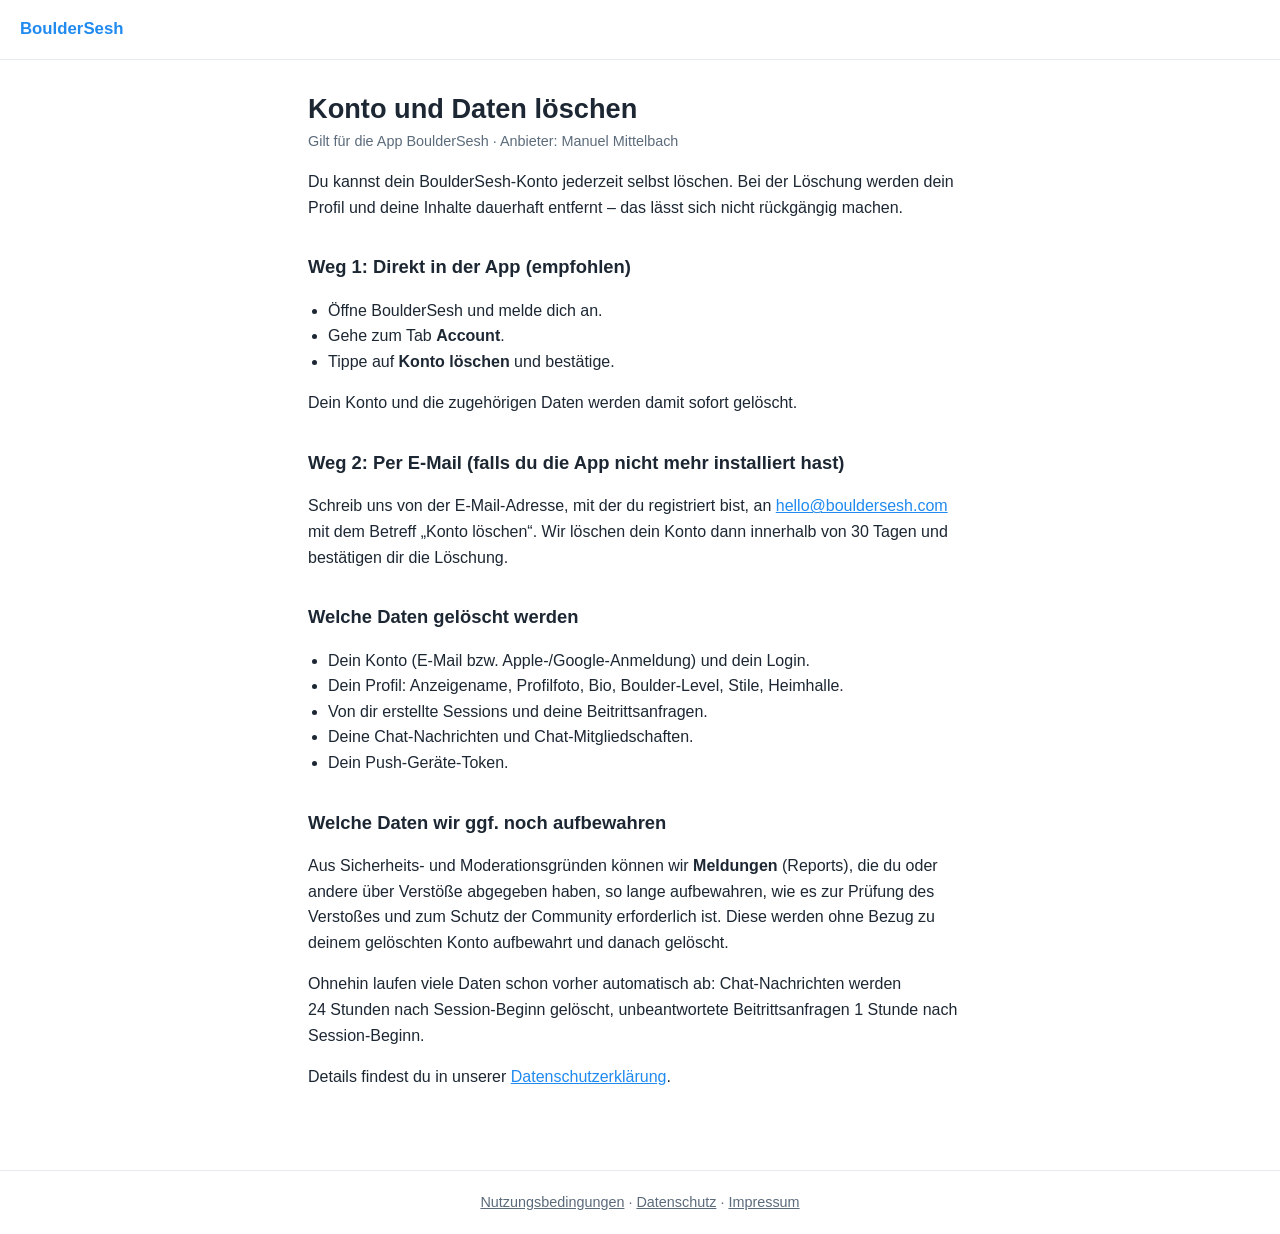
==== delete-account.html @ 81528d7c "feat: Konto-Löschen-Seite für Play Data Safety" ====
<!doctype html>
<html lang="de">
<head>
  <meta charset="utf-8">
  <meta name="viewport" content="width=device-width, initial-scale=1">
  <title>Konto löschen – BoulderSesh</title>
  <link rel="stylesheet" href="style.css">
</head>
<body>
  <header class="site"><a href="/">BoulderSesh</a></header>
  <main>
    <h1>Konto und Daten löschen</h1>
    <p class="updated">Gilt für die App BoulderSesh · Anbieter: Manuel Mittelbach</p>

    <p>Du kannst dein BoulderSesh-Konto jederzeit selbst löschen. Bei der Löschung
    werden dein Profil und deine Inhalte dauerhaft entfernt – das lässt sich nicht
    rückgängig machen.</p>

    <h2>Weg 1: Direkt in der App (empfohlen)</h2>
    <ul>
      <li>Öffne BoulderSesh und melde dich an.</li>
      <li>Gehe zum Tab <strong>Account</strong>.</li>
      <li>Tippe auf <strong>Konto löschen</strong> und bestätige.</li>
    </ul>
    <p>Dein Konto und die zugehörigen Daten werden damit sofort gelöscht.</p>

    <h2>Weg 2: Per E-Mail (falls du die App nicht mehr installiert hast)</h2>
    <p>Schreib uns von der E-Mail-Adresse, mit der du registriert bist, an
    <a href="mailto:hello@bouldersesh.com?subject=Konto%20l%C3%B6schen">hello@bouldersesh.com</a>
    mit dem Betreff „Konto löschen“. Wir löschen dein Konto dann innerhalb von
    30&nbsp;Tagen und bestätigen dir die Löschung.</p>

    <h2>Welche Daten gelöscht werden</h2>
    <ul>
      <li>Dein Konto (E-Mail bzw. Apple-/Google-Anmeldung) und dein Login.</li>
      <li>Dein Profil: Anzeigename, Profilfoto, Bio, Boulder-Level, Stile,
      Heimhalle.</li>
      <li>Von dir erstellte Sessions und deine Beitrittsanfragen.</li>
      <li>Deine Chat-Nachrichten und Chat-Mitgliedschaften.</li>
      <li>Dein Push-Geräte-Token.</li>
    </ul>

    <h2>Welche Daten wir ggf. noch aufbewahren</h2>
    <p>Aus Sicherheits- und Moderationsgründen können wir <strong>Meldungen</strong>
    (Reports), die du oder andere über Verstöße abgegeben haben, so lange
    aufbewahren, wie es zur Prüfung des Verstoßes und zum Schutz der Community
    erforderlich ist. Diese werden ohne Bezug zu deinem gelöschten Konto
    aufbewahrt und danach gelöscht.</p>
    <p>Ohnehin laufen viele Daten schon vorher automatisch ab:
    Chat-Nachrichten werden 24&nbsp;Stunden nach Session-Beginn gelöscht,
    unbeantwortete Beitrittsanfragen 1&nbsp;Stunde nach Session-Beginn.</p>

    <p>Details findest du in unserer
    <a href="/privacy">Datenschutzerklärung</a>.</p>
  </main>
  <footer class="site">
    <a href="/terms">Nutzungsbedingungen</a> ·
    <a href="/privacy">Datenschutz</a> ·
    <a href="/impressum">Impressum</a>
  </footer>
</body>
</html>
---- style.css ----
/* BoulderSesh – Rechtstexte & Landing. Bewusst schlicht: schnelle Ladezeit,
   keine externen Ressourcen, lesbar auf dem Handy (Links werden aus der App
   im In-App-Browser geöffnet). */
:root {
  --blue: #208aef;
  --ink: #1c2733;
  --muted: #5b6b7b;
  --bg: #ffffff;
  --rule: #e4eaf0;
}
@media (prefers-color-scheme: dark) {
  :root {
    --ink: #e8eef4;
    --muted: #9fb0c0;
    --bg: #10171f;
    --rule: #263340;
  }
}
* { box-sizing: border-box; }
body {
  margin: 0;
  font-family: -apple-system, BlinkMacSystemFont, "Segoe UI", Roboto, sans-serif;
  color: var(--ink);
  background: var(--bg);
  line-height: 1.6;
}
main {
  max-width: 44rem;
  margin: 0 auto;
  padding: 2rem 1.25rem 4rem;
}
header.site {
  border-bottom: 1px solid var(--rule);
  padding: 1rem 1.25rem;
}
header.site a {
  color: var(--blue);
  text-decoration: none;
  font-weight: 700;
  font-size: 1.05rem;
}
h1 { font-size: 1.7rem; line-height: 1.25; margin: 0 0 0.25rem; }
h2 { font-size: 1.15rem; margin: 2rem 0 0.5rem; }
h3 { font-size: 1rem; margin: 1.5rem 0 0.25rem; }
p.updated { color: var(--muted); font-size: 0.9rem; margin-top: 0; }
a { color: var(--blue); }
ul { padding-left: 1.25rem; }
footer.site {
  border-top: 1px solid var(--rule);
  color: var(--muted);
  font-size: 0.9rem;
  padding: 1.25rem;
  text-align: center;
}
footer.site a { color: var(--muted); }
.placeholder {
  background: rgba(255, 200, 0, 0.25);
  padding: 0 0.2em;
  border-radius: 3px;
}
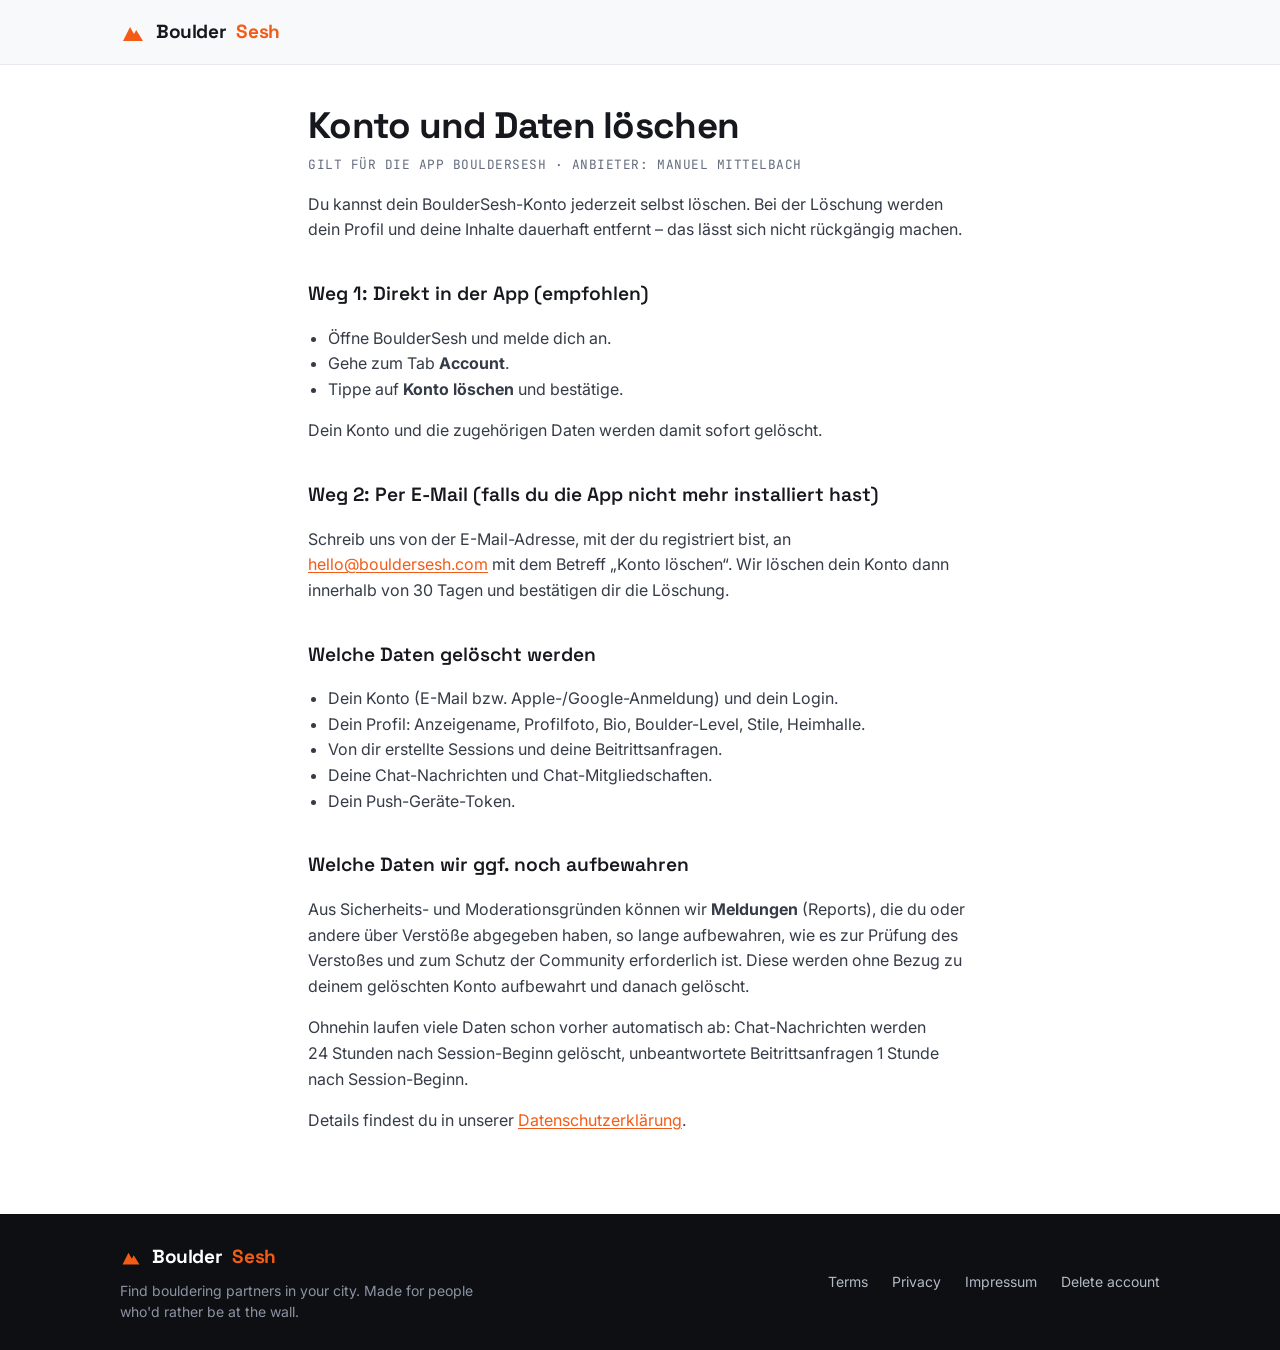
==== commit 946e8bc8: "refactor: Landing entschlackt, Header/Footer seitenübergreifend vereinheitlicht - Sektionen 'How it " ====
--- a/delete-account.html
+++ b/delete-account.html
@@ -7,7 +7,16 @@
   <link rel="stylesheet" href="style.css">
 </head>
 <body>
-  <header class="site"><a href="/">BoulderSesh</a></header>
+  <header class="site-header">
+    <div class="wrap">
+      <a class="brand-mark" href="/" aria-label="BoulderSesh home">
+        <svg width="26" height="26" viewBox="0 0 26 26" fill="none" aria-hidden="true">
+          <path d="M3 22L10 8l4 7 2.2-4L23 22H3z" fill="#f25c16"/>
+        </svg>
+        Boulder<span class="sesh">Sesh</span>
+      </a>
+    </div>
+  </header>
   <main>
     <h1>Konto und Daten löschen</h1>
     <p class="updated">Gilt für die App BoulderSesh · Anbieter: Manuel Mittelbach</p>
@@ -51,12 +60,24 @@
     unbeantwortete Beitrittsanfragen 1&nbsp;Stunde nach Session-Beginn.</p>
 
     <p>Details findest du in unserer
-    <a href="/privacy">Datenschutzerklärung</a>.</p>
+    <a href="/privacy.html">Datenschutzerklärung</a>.</p>
   </main>
-  <footer class="site">
-    <a href="/terms">Nutzungsbedingungen</a> ·
-    <a href="/privacy">Datenschutz</a> ·
-    <a href="/impressum">Impressum</a>
+  <footer class="site-footer">
+    <div class="wrap">
+      <div class="foot-brand">
+        <a class="brand-mark" href="/" aria-label="BoulderSesh home">
+          <svg width="22" height="22" viewBox="0 0 26 26" fill="none" aria-hidden="true"><path d="M3 22L10 8l4 7 2.2-4L23 22H3z" fill="#f25c16"/></svg>
+          Boulder<span class="sesh">Sesh</span>
+        </a>
+        <p>Find bouldering partners in your city. Made for people who'd rather be at the wall.</p>
+      </div>
+      <nav class="foot-links" aria-label="Footer">
+        <a href="/terms.html">Terms</a>
+        <a href="/privacy.html">Privacy</a>
+        <a href="/impressum.html">Impressum</a>
+        <a href="/delete-account.html">Delete account</a>
+      </nav>
+    </div>
   </footer>
 </body>
 </html>
--- a/style.css
+++ b/style.css
@@ -1,60 +1,122 @@
-/* BoulderSesh – Rechtstexte & Landing. Bewusst schlicht: schnelle Ladezeit,
-   keine externen Ressourcen, lesbar auf dem Handy (Links werden aus der App
-   im In-App-Browser geöffnet). */
+/* BoulderSesh – Rechtstexte. Header & Footer sind identisch zur Landing-Page
+   (index.html). Palette & Fonts aus dem App-Design: Send Orange + Rock
+   neutrals, Space Grotesk / Inter / JetBrains Mono. */
+@import url("https://fonts.googleapis.com/css2?family=Space+Grotesk:wght@500;600;700&family=Inter:wght@400;500;600;700&family=JetBrains+Mono:wght@500;600&display=swap");
+
 :root {
-  --blue: #208aef;
-  --ink: #1c2733;
-  --muted: #5b6b7b;
-  --bg: #ffffff;
-  --rule: #e4eaf0;
+  /* Brand — Send Orange */
+  --brand:       #f25c16;
+  --brand-hover: #d8480a;
+  --brand-soft:  #fff4ed;
+
+  /* Rock neutrals */
+  --rock-0:   #ffffff;
+  --rock-25:  #f7f8fa;
+  --rock-100: #e6e9ee;
+  --rock-300: #b2bac6;
+  --rock-400: #8b93a3;
+  --rock-500: #646c7d;
+  --rock-700: #353b47;
+  --rock-900: #16181d;
+  --rock-950: #0e0f13;
+
+  --text-strong: var(--rock-900);
+  --text-body:   var(--rock-700);
+  --text-muted:  var(--rock-500);
+
+  --font-display: "Space Grotesk", system-ui, sans-serif;
+  --font-ui:      "Inter", system-ui, -apple-system, "Segoe UI", Roboto, sans-serif;
+  --font-mono:    "JetBrains Mono", ui-monospace, "SF Mono", Menlo, monospace;
+
+  --maxw: 1120px;
 }
-@media (prefers-color-scheme: dark) {
-  :root {
-    --ink: #e8eef4;
-    --muted: #9fb0c0;
-    --bg: #10171f;
-    --rule: #263340;
-  }
-}
+
 * { box-sizing: border-box; }
+
 body {
   margin: 0;
-  font-family: -apple-system, BlinkMacSystemFont, "Segoe UI", Roboto, sans-serif;
-  color: var(--ink);
-  background: var(--bg);
+  min-height: 100vh;
+  display: flex;
+  flex-direction: column;
+  font-family: var(--font-ui);
+  color: var(--text-body);
+  background: var(--rock-0);
   line-height: 1.6;
+  -webkit-font-smoothing: antialiased;
+  text-rendering: optimizeLegibility;
 }
+
+a { color: var(--brand); text-underline-offset: 2px; }
+a:hover { color: var(--brand-hover); }
+
+:focus-visible { outline: 3px solid var(--brand); outline-offset: 3px; border-radius: 4px; }
+
+.wrap {
+  width: 100%;
+  max-width: var(--maxw);
+  margin-inline: auto;
+  padding-inline: clamp(20px, 5vw, 40px);
+}
+
+/* ---------- Header (identical to landing) ---------- */
+.site-header {
+  background: rgba(247, 248, 250, 0.82);
+  backdrop-filter: saturate(140%) blur(12px);
+  -webkit-backdrop-filter: saturate(140%) blur(12px);
+  border-bottom: 1px solid var(--rock-100);
+}
+.site-header .wrap {
+  display: flex; align-items: center; justify-content: space-between;
+  height: 64px;
+}
+.brand-mark {
+  display: inline-flex; align-items: center; gap: 10px;
+  font-family: var(--font-display); font-weight: 700;
+  font-size: 19px; letter-spacing: -0.02em;
+  color: var(--text-strong); text-decoration: none;
+}
+.brand-mark svg { display: block; }
+.brand-mark .sesh { color: var(--brand); }
+
+/* ---------- Content ---------- */
 main {
+  flex: 1 0 auto;
+  width: 100%;
   max-width: 44rem;
   margin: 0 auto;
-  padding: 2rem 1.25rem 4rem;
+  padding: 2.5rem 1.25rem 4rem;
 }
-header.site {
-  border-bottom: 1px solid var(--rule);
-  padding: 1rem 1.25rem;
+h1 {
+  font-family: var(--font-display); font-weight: 700;
+  font-size: clamp(1.8rem, 4vw, 2.3rem); line-height: 1.15;
+  letter-spacing: -0.02em; color: var(--text-strong);
+  margin: 0 0 0.5rem;
 }
-header.site a {
-  color: var(--blue);
-  text-decoration: none;
-  font-weight: 700;
-  font-size: 1.05rem;
+h2 {
+  font-family: var(--font-display); font-weight: 600;
+  font-size: 1.2rem; color: var(--text-strong);
+  margin: 2.25rem 0 0.5rem;
 }
-h1 { font-size: 1.7rem; line-height: 1.25; margin: 0 0 0.25rem; }
-h2 { font-size: 1.15rem; margin: 2rem 0 0.5rem; }
-h3 { font-size: 1rem; margin: 1.5rem 0 0.25rem; }
-p.updated { color: var(--muted); font-size: 0.9rem; margin-top: 0; }
-a { color: var(--blue); }
+h3 { font-size: 1rem; color: var(--text-strong); margin: 1.5rem 0 0.25rem; }
+p.updated {
+  font-family: var(--font-mono); font-size: 0.8rem;
+  letter-spacing: 0.04em; text-transform: uppercase;
+  color: var(--text-muted); margin-top: 0;
+}
 ul { padding-left: 1.25rem; }
-footer.site {
-  border-top: 1px solid var(--rule);
-  color: var(--muted);
-  font-size: 0.9rem;
-  padding: 1.25rem;
-  text-align: center;
+.placeholder { background: var(--brand-soft); padding: 0 0.2em; border-radius: 3px; }
+
+/* ---------- Footer (identical to landing) ---------- */
+.site-footer {
+  background: var(--rock-950); color: var(--rock-300);
+  padding-block: 28px; font-size: 14px;
 }
-footer.site a { color: var(--muted); }
-.placeholder {
-  background: rgba(255, 200, 0, 0.25);
-  padding: 0 0.2em;
-  border-radius: 3px;
+.site-footer .wrap {
+  display: flex; flex-wrap: wrap; gap: 20px 48px; justify-content: space-between; align-items: center;
 }
+.foot-brand { display: flex; flex-direction: column; gap: 8px; max-width: 24rem; }
+.foot-brand .brand-mark { color: #fff; }
+.foot-brand p { margin: 0; color: var(--rock-400); line-height: 1.5; }
+.foot-links { display: flex; flex-wrap: wrap; gap: 14px 24px; align-items: center; }
+.foot-links a { color: var(--rock-300); text-decoration: none; }
+.foot-links a:hover { color: #fff; text-decoration: underline; text-underline-offset: 3px; }
